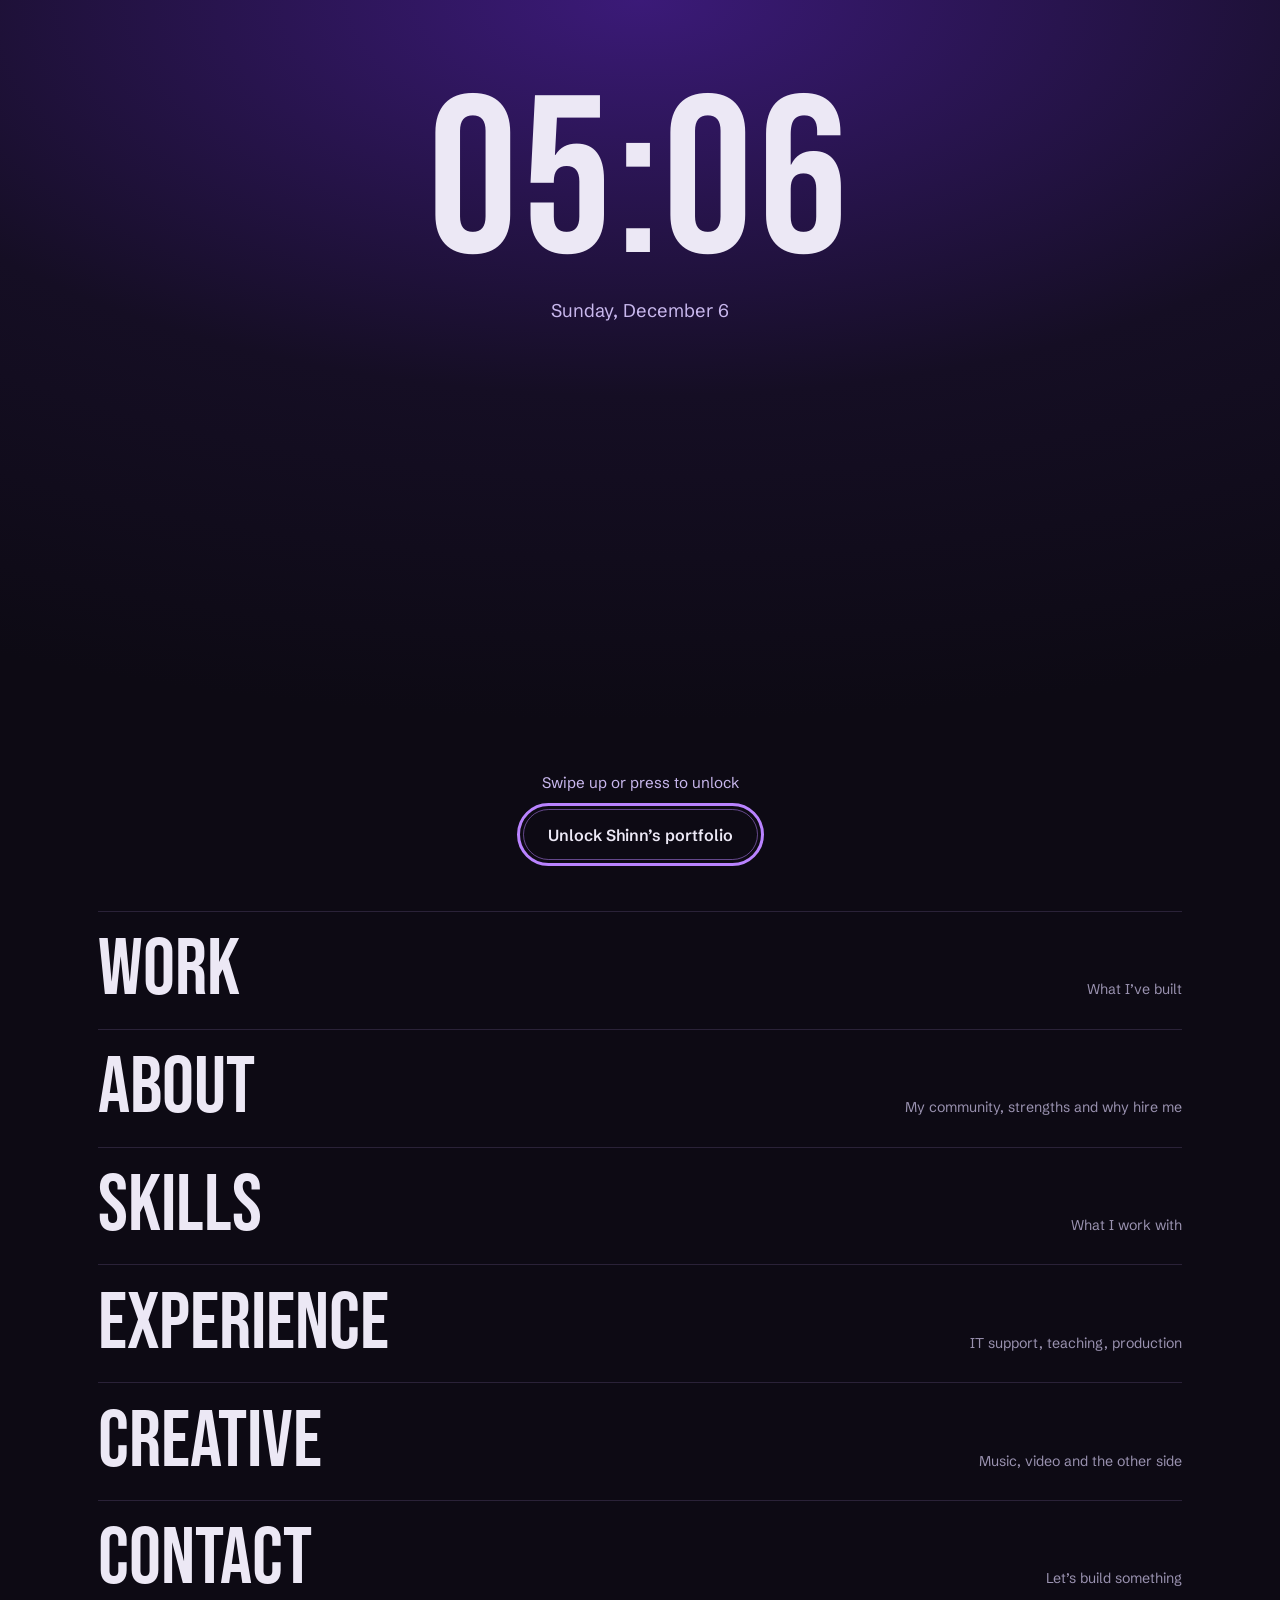
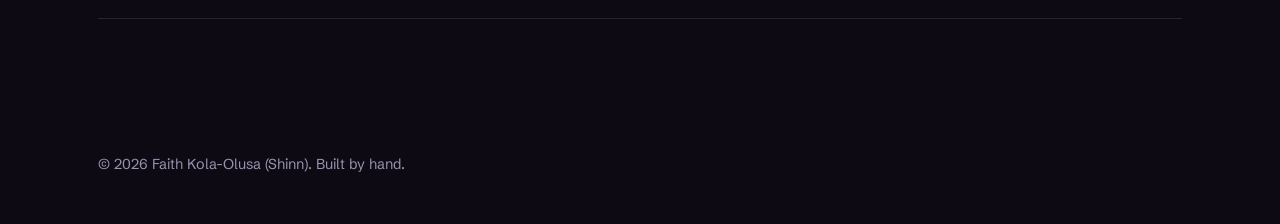
==== index.html @ 17d0e571 "Add files via upload" ====
<!DOCTYPE html>
<html lang="en">
<head>
<meta charset="utf-8">
<meta name="viewport" content="width=device-width, initial-scale=1">
<title>Faith Kola-Olusa (Shinn 信) | Web design &amp; IT support</title>
<meta name="description" content="Faith Kola-Olusa, known as Shinn, builds fast, loud, hand-coded websites and web apps. Portfolio of recent projects.">
<meta name="author" content="Faith Kola-Olusa (Shinn)">
<meta name="theme-color" content="#0d0a14">
<link rel="preconnect" href="https://fonts.googleapis.com">
<link rel="preconnect" href="https://fonts.gstatic.com" crossorigin>
<link href="https://fonts.googleapis.com/css2?family=Bebas+Neue&family=Schibsted+Grotesk:wght@400;600&display=swap" rel="stylesheet">
<link rel="stylesheet" href="css/global.css">
<link rel="stylesheet" href="css/home.css">
</head>
<body class="locked">
<div id="lock" role="dialog" aria-label="Welcome">
  <div><time id="clock">00:00</time><p class="date" id="date"></p></div>
  <div><span class="hint">Swipe up or press to unlock</span><button id="unlock" type="button">Unlock Shinn’s portfolio</button></div>
</div>
<div class="wrap">
  <header>
    <a class="brand" href="index.html"><strong>SHINN</strong></a>
    <nav aria-label="Primary"><a href="pages/work.html">Work</a><a href="pages/about.html">About</a><a href="pages/skills.html">Skills</a><a href="pages/experience.html">Experience</a><a href="pages/creative.html">Creative</a><a href="pages/about.html#why">Hire me</a><a href="pages/contact.html">Contact</a></nav>
  </header>
</div>
<div class="wrap">
<main>
    <div class="hero">
      <h1 class="name" id="name" aria-label="Faith Kola-Olusa, known as Shinn"></h1>
      <p class="fullname">Faith Kola-Olusa, aka Shinn</p>
      <div class="intro">
        <p>I build websites and web apps that move, hit hard, and ship.</p>
        <div class="meta">Hand-coded in HTML, CSS, JS and React. Open for freelance web design, and heading into IT support &amp; cybersecurity. <a href="#contact">Say hello</a>.</div>
      </div>
    </div>
  </main>
</div>
<div class="strip" aria-hidden="true">
  <div>
    <span>WEB DESIGN</span><span>REACT</span><span>JAVASCRIPT</span><span>PYTHON</span><span>MOTION</span><span>COMMUNITIES</span><span>GAME DEV</span>
    <span>WEB DESIGN</span><span>REACT</span><span>JAVASCRIPT</span><span>PYTHON</span><span>MOTION</span><span>COMMUNITIES</span><span>GAME DEV</span>
  </div>
</div>
<section class="jump" aria-label="Pages"><div class="wrap"><ul>
  <li><a href="pages/work.html"><span>Work</span><small>What I’ve built</small></a></li>
  <li><a href="pages/about.html"><span>About</span><small>My community, strengths and why hire me</small></a></li>
  <li><a href="pages/skills.html"><span>Skills</span><small>What I work with</small></a></li>
  <li><a href="pages/experience.html"><span>Experience</span><small>IT support, teaching, production</small></a></li>
  <li><a href="pages/creative.html"><span>Creative</span><small>Music, video and the other side</small></a></li>
  <li><a href="pages/contact.html"><span>Contact</span><small>Let’s build something</small></a></li>
</ul></div></section>
<div class="wrap">
  <footer>© <span id="yr"></span> Faith Kola-Olusa (Shinn). Built by hand.</footer>
</div>
<script src="js/global.js"></script>
<script src="js/home.js"></script>
</body>
</html>
---- css/global.css ----
/* Shared: tokens, reset, nav, footer */

:root{
  --bg:#0d0a14; --fg:#ece8f5; --mute:#9a92b0; --line:#2a2238; --lime:#b983ff; --deep:#6d28d9;
  --display:"Bebas Neue",Impact,"Arial Narrow",sans-serif;
  --body:"Schibsted Grotesk",system-ui,-apple-system,"Segoe UI",sans-serif;
}
*{box-sizing:border-box;margin:0;padding:0}
html{scroll-behavior:smooth}
body{background:var(--bg);color:var(--fg);font:400 1.0625rem/1.6 var(--body);-webkit-font-smoothing:antialiased}
a{color:inherit}
:focus-visible{outline:3px solid var(--lime);outline-offset:3px}
::selection{background:var(--lime);color:var(--bg)}
.wrap{max-width:1180px;margin:0 auto;padding:0 clamp(1.25rem,4vw,3rem)}

body::before{content:"";position:fixed;inset:-20% -10% auto auto;width:60vw;height:60vw;background:radial-gradient(closest-side,rgba(109,40,217,.28),transparent);pointer-events:none;z-index:-1}
section{padding:clamp(3.5rem,8vw,6.5rem) 0}
h2{font:400 clamp(2.75rem,7vw,5rem)/.95 var(--display);margin-bottom:2rem}
/* top bar */
header{display:flex;justify-content:space-between;align-items:center;padding:1.5rem 0}
header strong{font:400 1.5rem/1 var(--display);letter-spacing:.06em}
nav{display:flex;gap:1.75rem}
nav a{text-decoration:none;color:var(--mute);transition:color .2s}
nav a:hover{color:var(--lime)}

footer{padding:2rem 0 3rem;color:var(--mute);font-size:.9rem}
.brand{text-decoration:none}
nav{flex-wrap:wrap;justify-content:flex-end}
nav a[aria-current="page"]{color:var(--lime)}
@media (max-width:760px){nav{gap:1.1rem}}
---- css/home.css ----
/* Home: lock screen, hero, marquee, page links */
/* hero: the one memorable moment */
.hero{position:relative;padding:clamp(2rem,8vw,6rem) 0 clamp(3rem,7vw,5rem)}
.name{font:400 clamp(7rem,30vw,25rem)/.8 var(--display);letter-spacing:-.01em;display:flex;flex-wrap:wrap;align-items:flex-end;gap:0 .04em;user-select:none}
.name span{display:inline-block;transition:transform .35s cubic-bezier(.2,.9,.3,1),color .35s;will-change:transform}
.name .kanji{font-family:"Hiragino Sans","Yu Gothic","Noto Sans JP",sans-serif;font-weight:700;font-size:.62em;line-height:1;color:var(--lime);margin-left:.12em}
.intro{display:grid;grid-template-columns:1fr 1fr;gap:2rem;margin-top:clamp(2rem,5vw,4rem);align-items:end}
.intro p{font-size:clamp(1.15rem,2vw,1.5rem);line-height:1.4;max-width:30ch}
.intro .meta{justify-self:end;color:var(--mute);max-width:34ch;font-size:1rem}
.intro .meta a{color:var(--fg);text-decoration-color:var(--lime);text-underline-offset:4px}

@media (prefers-reduced-motion:no-preference){
  .name span{animation:rise .9s cubic-bezier(.2,.9,.3,1) both;animation-delay:calc(var(--i)*70ms)}
  @keyframes rise{from{transform:translateY(60%);opacity:0}to{transform:none;opacity:1}}
}

/* marquee */
.strip{background:var(--lime);color:var(--bg);overflow:hidden;white-space:nowrap;border-block:2px solid var(--bg)}
.strip div{display:inline-block;padding:.55rem 0;font:400 1.75rem/1 var(--display);letter-spacing:.05em}
.strip span{padding:0 1.5rem}
@media (prefers-reduced-motion:no-preference){.strip div{animation:slide 28s linear infinite}}
@keyframes slide{to{transform:translateX(-50%)}}

/* lock screen */
#lock{position:fixed;inset:0;z-index:50;display:flex;flex-direction:column;align-items:center;justify-content:space-between;padding:clamp(3rem,10vh,6rem) 1.5rem 2.5rem;text-align:center;background:radial-gradient(120% 80% at 50% 0%,#3b1a78 0%,#150e24 55%,#0d0a14 100%);touch-action:none;transition:transform .8s cubic-bezier(.7,0,.2,1)}
#lock.gone{transform:translateY(-100%)}
#lock time{display:block;font:400 clamp(6rem,24vw,14rem)/.85 var(--display);letter-spacing:.02em}
#lock .date{margin-top:1rem;color:#c9b8ee;font-size:1.15rem}
#lock button{background:none;border:0;color:var(--fg);font:600 1rem var(--body);cursor:pointer;padding:.9rem 1.5rem;border-radius:999px;border:1px solid rgba(185,131,255,.5)}
#lock button:hover{background:rgba(185,131,255,.15)}
#lock .hint{display:block;margin-bottom:.9rem;color:#c9b8ee;font-size:.95rem}
@media (prefers-reduced-motion:no-preference){#lock button{animation:bob 2s ease-in-out infinite}@keyframes bob{50%{transform:translateY(-6px)}}}
@media (prefers-reduced-motion:reduce){#lock{transition:none}}
body.locked{overflow:hidden}

.jump ul{list-style:none;border-top:1px solid var(--line)}
.jump li{border-bottom:1px solid var(--line)}
.jump a{display:flex;justify-content:space-between;align-items:baseline;gap:1rem;text-decoration:none;padding:1.15rem 0;transition:color .2s,padding .3s}
.jump span{font:400 clamp(2.5rem,7vw,5rem)/1 var(--display)}
.jump small{color:var(--mute)}
.jump a:hover{color:var(--lime);padding-left:.75rem}
@media (max-width:760px){.intro{grid-template-columns:1fr}.intro .meta{justify-self:start}.jump small{display:none}}
.fullname{margin-top:1.5rem;color:var(--lime);font-size:clamp(1.1rem,2.2vw,1.4rem);font-weight:600;letter-spacing:.04em}
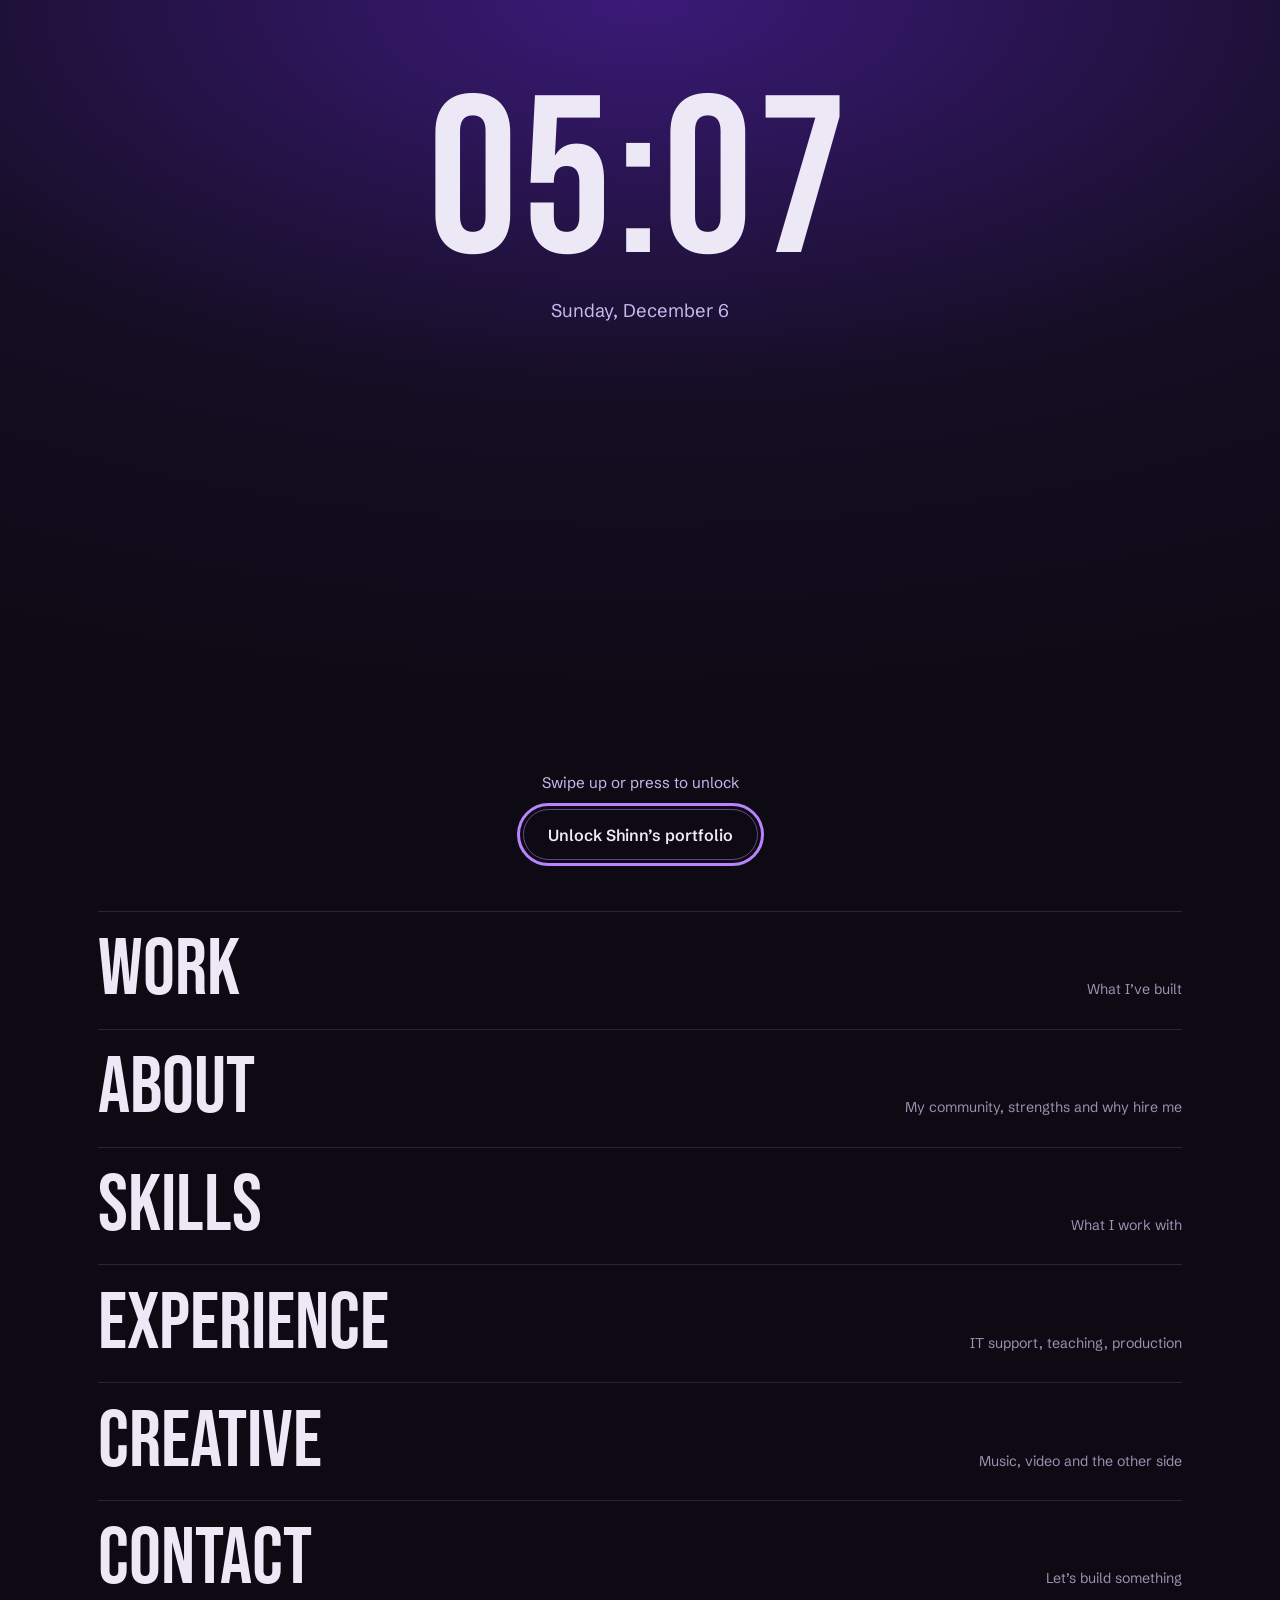
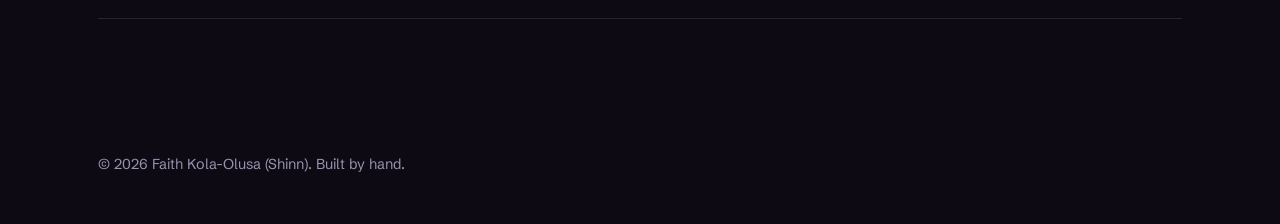
==== commit 932d08d2: "Add files via upload" ====
--- a/index.html
+++ b/index.html
@@ -14,6 +14,7 @@
 <link rel="stylesheet" href="css/home.css">
 </head>
 <body class="locked">
+<canvas id="bg" aria-hidden="true"></canvas>
 <div id="lock" role="dialog" aria-label="Welcome">
   <div><time id="clock">00:00</time><p class="date" id="date"></p></div>
   <div><span class="hint">Swipe up or press to unlock</span><button id="unlock" type="button">Unlock Shinn’s portfolio</button></div>
@@ -55,5 +56,6 @@
 </div>
 <script src="js/global.js"></script>
 <script src="js/home.js"></script>
+<script src="js/background.js"></script>
 </body>
 </html>
--- a/css/global.css
+++ b/css/global.css
@@ -28,3 +28,4 @@
 nav{flex-wrap:wrap;justify-content:flex-end}
 nav a[aria-current="page"]{color:var(--lime)}
 @media (max-width:760px){nav{gap:1.1rem}}
+#bg{position:fixed;inset:0;width:100%;height:100%;z-index:-1;pointer-events:none}
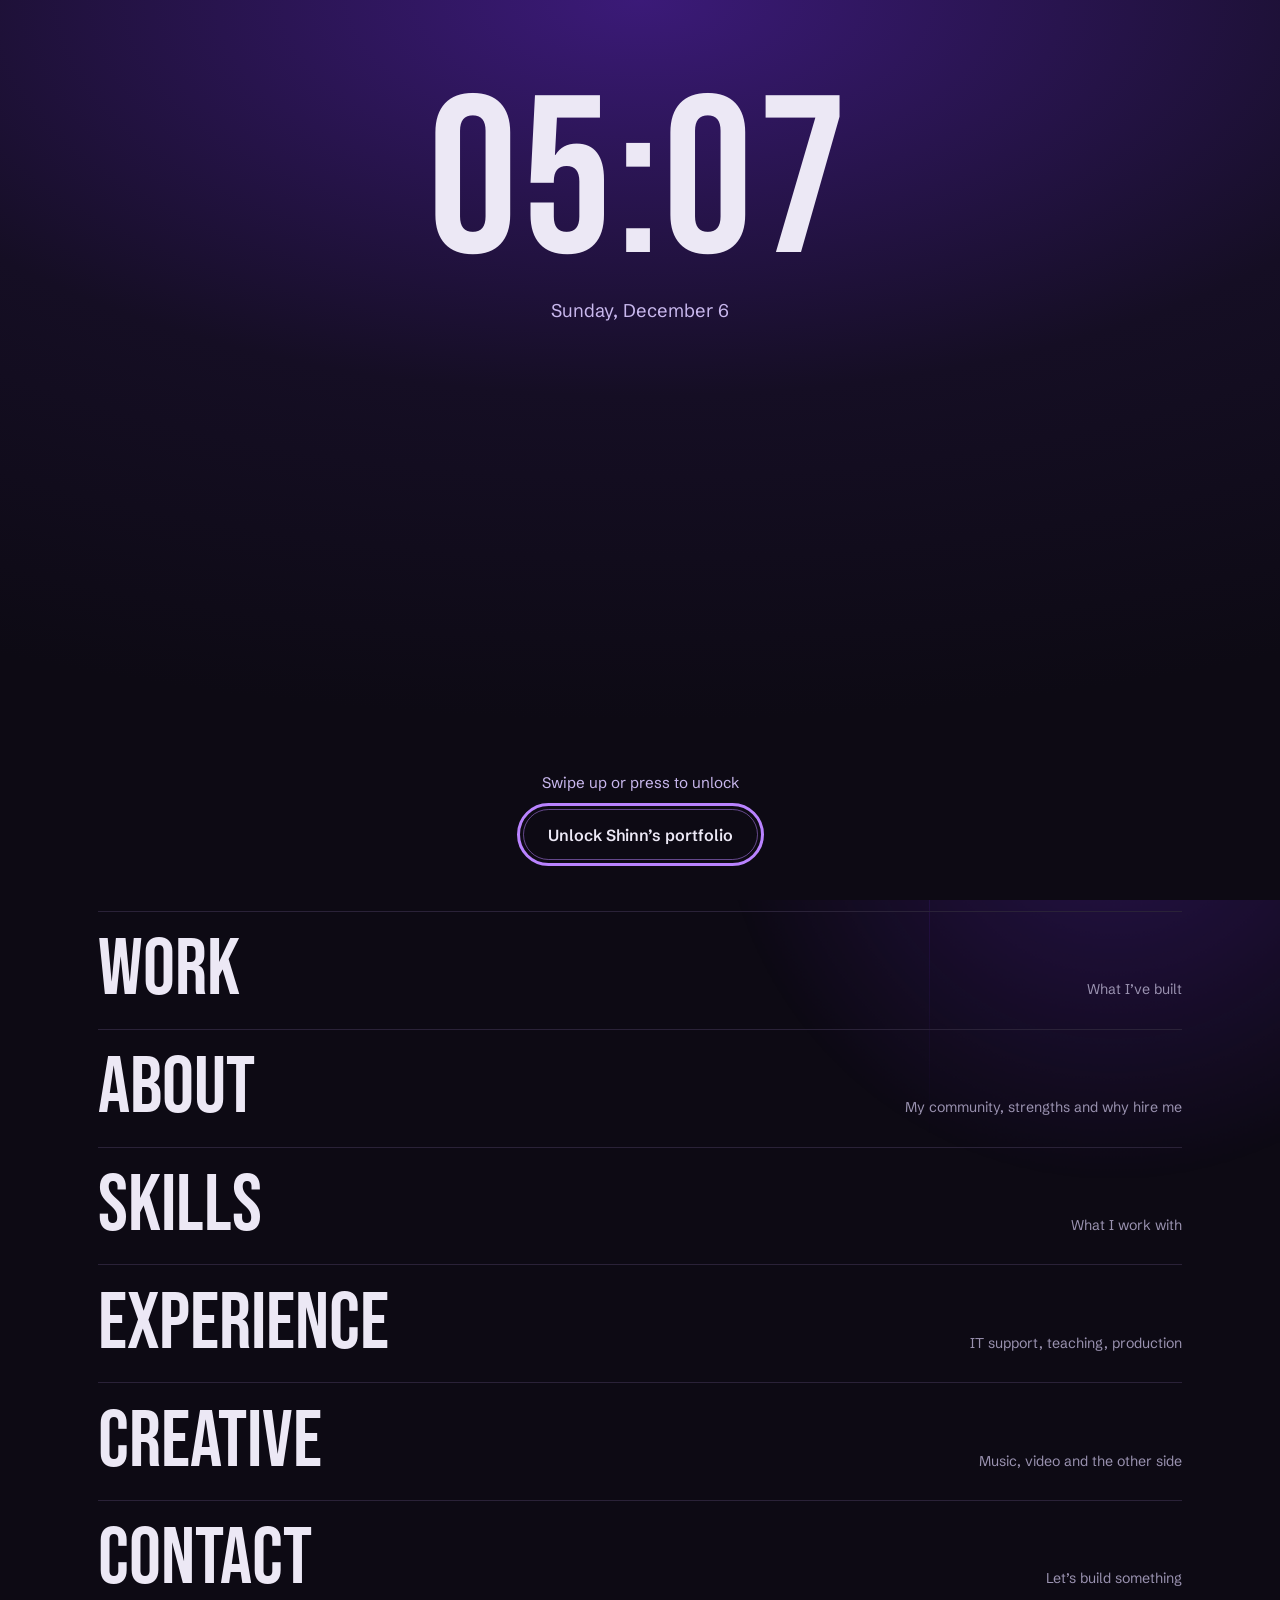
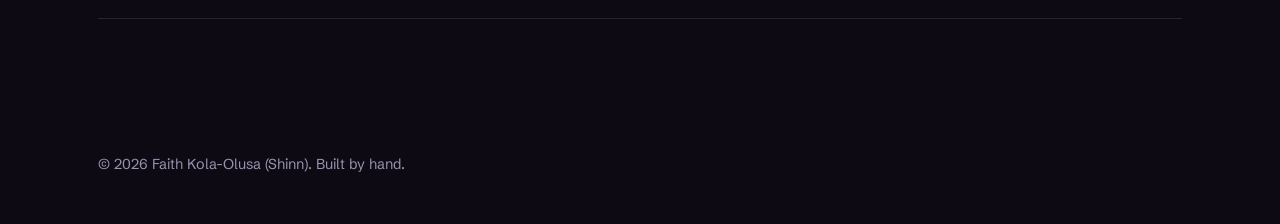
==== commit 8f9f36e9: "Add files via upload" ====
--- a/index.html
+++ b/index.html
@@ -14,6 +14,7 @@
 <link rel="stylesheet" href="css/home.css">
 </head>
 <body class="locked">
+<div class="aura a1" aria-hidden="true"></div><div class="aura a2" aria-hidden="true"></div><div class="aura follow" id="follow" aria-hidden="true"></div>
 <canvas id="bg" aria-hidden="true"></canvas>
 <div id="lock" role="dialog" aria-label="Welcome">
   <div><time id="clock">00:00</time><p class="date" id="date"></p></div>
--- a/css/global.css
+++ b/css/global.css
@@ -13,7 +13,6 @@
 ::selection{background:var(--lime);color:var(--bg)}
 .wrap{max-width:1180px;margin:0 auto;padding:0 clamp(1.25rem,4vw,3rem)}
 
-body::before{content:"";position:fixed;inset:-20% -10% auto auto;width:60vw;height:60vw;background:radial-gradient(closest-side,rgba(109,40,217,.28),transparent);pointer-events:none;z-index:-1}
 section{padding:clamp(3.5rem,8vw,6.5rem) 0}
 h2{font:400 clamp(2.75rem,7vw,5rem)/.95 var(--display);margin-bottom:2rem}
 /* top bar */
@@ -28,4 +27,12 @@
 nav{flex-wrap:wrap;justify-content:flex-end}
 nav a[aria-current="page"]{color:var(--lime)}
 @media (max-width:760px){nav{gap:1.1rem}}
-#bg{position:fixed;inset:0;width:100%;height:100%;z-index:-1;pointer-events:none}
+/* living background: soft light (CSS, GPU) + node canvas */
+#bg{position:fixed;top:0;left:0;width:100%;height:100vh;height:100lvh;z-index:-2;pointer-events:none;transform:translateZ(0)}
+.aura{position:fixed;z-index:-3;border-radius:50%;pointer-events:none;will-change:transform}
+.a1{width:70vmax;height:70vmax;left:-18vmax;top:-22vmax;background:radial-gradient(closest-side,rgba(124,58,237,.34),transparent);animation:driftA 26s ease-in-out infinite alternate}
+.a2{width:62vmax;height:62vmax;right:-18vmax;bottom:-22vmax;background:radial-gradient(closest-side,rgba(109,40,217,.28),transparent);animation:driftB 32s ease-in-out infinite alternate}
+.follow{width:520px;height:520px;left:0;top:0;opacity:0;background:radial-gradient(closest-side,rgba(168,100,255,.30),transparent);transition:opacity .5s}
+@keyframes driftA{to{transform:translate3d(18vmax,12vmax,0) scale(1.15)}}
+@keyframes driftB{to{transform:translate3d(-16vmax,-10vmax,0) scale(1.2)}}
+@media (prefers-reduced-motion:reduce){.a1,.a2{animation:none}}
